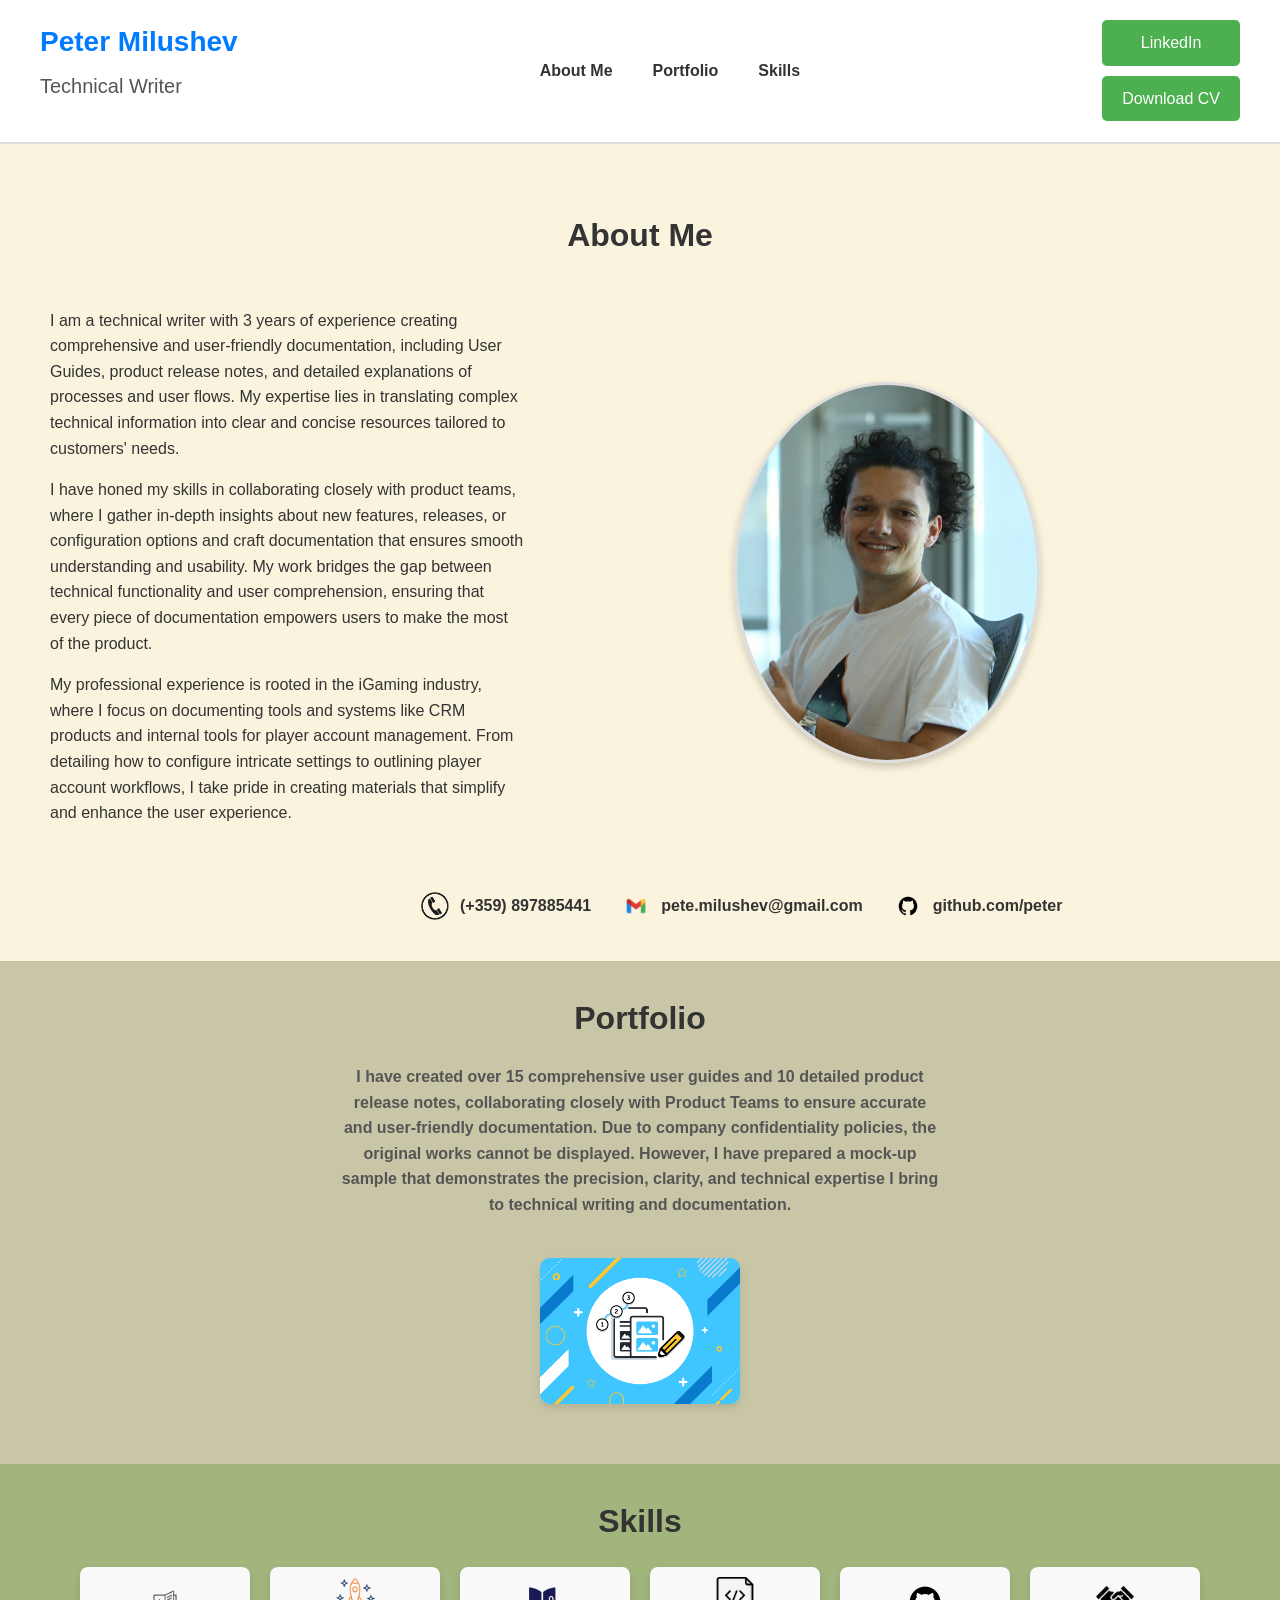
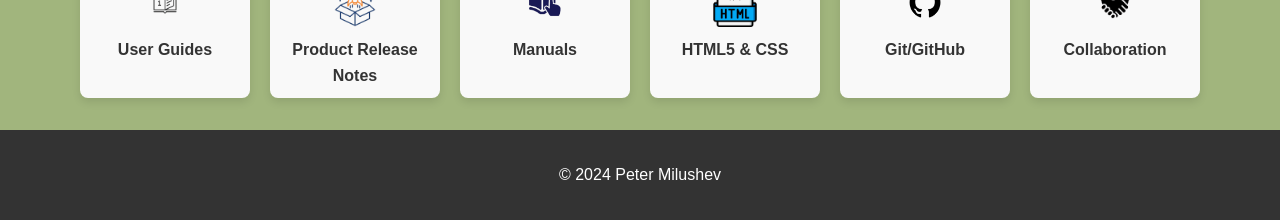
==== index.html @ 56a6b4a6 "Update index.html" ====
<!DOCTYPE html>
<html lang="en">
<head>
    <meta charset="UTF-8">
    <meta name="viewport" content="width=device-width, initial-scale=1.0">
    <title>Technical Writer Portfolio</title>
    <link rel="stylesheet" href="TechnicalWriterPortfolio.css">
</head>
<body>
<header class="top-section">
    <div class="name-container">
        <h1>Peter Milushev</h1>
        <p class="subtitle">Technical Writer</p>
    </div>
    <nav class="nav-container">
        <ul>
            <li><a href="#about">About Me</a></li>
            <li><a href="#portfolio">Portfolio</a></li>
            <li><a href="#skills">Skills</a></li>
        </ul>
    </nav>
    <div class="header-buttons">
        <a href="https://www.linkedin.com/in/peter-milushev-55700221a" target="_blank" class="button">
            LinkedIn
        </a>
        <a href="sample/Peter_Milushev_CV_TechnicalWriterPayhawk.png" download class="button">
            Download CV
        </a>
    </div>
</header>

<section id="about">
    <h2>About Me</h2>
    <div class="about-container">
        <div class="about-text">
				<p>I am a technical writer with 3 years of experience creating comprehensive and user-friendly documentation, including User Guides, product release notes, and detailed explanations of processes and user flows. My expertise lies in translating complex technical information into clear and concise resources tailored to customers' needs.</p>
				<p>I have honed my skills in collaborating closely with product teams, where I gather in-depth insights about new features, releases, or configuration options and craft documentation that ensures smooth understanding and usability. My work bridges the gap between technical functionality and user comprehension, ensuring that every piece of documentation empowers users to make the most of the product.</p>
				<p>My professional experience is rooted in the iGaming industry, where I focus on documenting tools and systems like CRM products and internal tools for player account management. From detailing how to configure intricate settings to outlining player account workflows, I take pride in creating materials that simplify and enhance the user experience.</p>
			</div>
			<img src="images/ProfileImage.jpg" alt="Profile photo of Peter Milushev" class="profile-image">
		</div>
	<div class="contact-info">
		<div class="contact-item">
			<img src="images/phone.png" alt="Phone Icon" class="icon">
            <span><strong>(+359) 897885441</strong></span>
        </div>
		<div class="contact-item">
            <img src="images/email.png" alt="Email Icon" class="icon">
            <span><a href="mailto:pete.milushev@gmail.com">pete.milushev@gmail.com</a></span>
        </div>
        <div class="contact-item">
            <img src="images/github.png" alt="GitHub Icon" class="icon">
            <span><a href="https://petar-milushev.github.io/TechnicalWriterPortfolio/" target="_blank">github.com/peter</a></span>
        </div>
	</div>
</section>

<section id="portfolio">
    <h2 class="section-title">Portfolio</h2>
	<p class="portfolio-description">
        <span><strong>I have created over 15 comprehensive user guides and 10 detailed product release notes, collaborating closely with Product Teams to ensure accurate and user-friendly documentation. Due to company confidentiality policies, the original works cannot be displayed. However, I have prepared a mock-up sample that demonstrates the precision, clarity, and technical expertise I bring to technical writing and documentation.</strong><span>
    </p>
    <div class="portfolio-grid">
        <!-- Product Release Note -->
        <a href="sample\releasenote.pdf" target="_blank">
            <img src="images/sample2.png" alt="Product Release Note" class="portfolio-image">
        </a>
    </div>
</section>

<section id="skills">
    <h2 class="section-title">Skills</h2>
    <div class="skills-container">
        <div class="skill-item">
            <img src="images/userguide.png" alt="User Guide Icon" class="skill-icon">
            <span>User Guides</span>
        </div>
        <div class="skill-item">
            <img src="images/release.png" alt="Release Notes Icon" class="skill-icon">
            <span>Product Release Notes</span>
        </div>
        <div class="skill-item">
            <img src="images/manual.png" alt="Manual Icon" class="skill-icon">
            <span>Manuals</span>
        </div>
        <div class="skill-item">
            <img src="images/html.png" alt="HTML & CSS Icon" class="skill-icon">
            <span>HTML5 & CSS</span>
        </div>
        <div class="skill-item">
            <img src="images/github.png" alt="GitHub Icon" class="skill-icon">
            <span>Git/GitHub</span>
        </div>
		 <div class="skill-item">
            <img src="images/collaboration.png" alt="Collaboration Icon" class="skill-icon">
            <span>Collaboration</span>
        </div>
    </div>
</section>


    <footer>
        <p>© 2024 Peter Milushev</p>
    </footer>
</body>
</html>
---- TechnicalWriterPortfolio.css ----
/* Global Styles */
body {
    font-family: Arial, sans-serif;
    margin: 0;
    padding: 0;
    line-height: 1.6;
}

/* Top Section Header */
header {
    display: flex;
    align-items: center; /* Align items vertically */
    justify-content: space-between; /* Spread items across the header */
    background: #fff; /* White background */
    padding: 20px 40px; /* Spacing inside the header */
    border-bottom: 2px solid #ddd; /* Subtle bottom border */
    gap: 5px; /* Adjust spacing between the profile image and the name */
}

/* Profile Image Styling */
.profile-image {
   width: 300px;
    height: auto;
    border-radius: 50%;
    border: 3px solid #ddd;
    box-shadow: 0 4px 8px rgba(0, 0, 0, 0.2);
    position: relative; /* Allows precise positioning */
    left: -200px; /* Moves the image to the left without affecting text */
    margin-top: -40px;
}

/* Name and Subtitle Styling */
.name-container h1 {
    font-size: 28px; /* Large font size for name */
    margin: 0; /* Remove default margin */
    color: #007BFF; /* Blue color for the name */
}

.name-container .subtitle {
    font-size: 20px; /* Smaller font size for subtitle */
    color: #555; /* Gray color for subtitle */
    margin-top: 5px; /* Spacing below the name */
}

/* Navigation Menu Styling */
nav ul {
    list-style: none; /* Remove bullet points */
    display: flex; /* Horizontal alignment */
    padding: 0;
    margin: 0;
    gap: 20px; /* Space between navigation links */
}

nav ul li a {
    text-decoration: none; /* Remove underline */
    color: #333; /* Dark text color */
    font-weight: bold;
    padding: 5px 10px;
    border-radius: 5px; /* Rounded corners */
    transition: background-color 0.3s ease;
}

nav ul li a:hover {
    background-color: #007BFF; /* Blue background on hover */
    color: #fff; /* White text on hover */
}

/* Header Buttons Styling */
.header-buttons {
    display: flex;
    flex-direction: column; /* Stack buttons vertically */
    gap: 10px; /* Add spacing between the buttons */
}

.header-buttons .button {
    display: inline-block;
    padding: 10px 20px;
    font-size: 16px;
    color: white;
    background-color: #4CAF50; /* Green button */
    text-decoration: none;
    border-radius: 5px; /* Rounded corners */
    transition: background-color 0.3s ease;
    text-align: center;
}

.header-buttons .button:hover {
    background-color: #45a049; /* Darker green on hover */
}

/* Section Styling */
section {
    padding: 2rem;
    margin: 0 auto;
    max-width: 100%;
}

#about {
    background-color: #FAF3DD; /* Light background color */
    color: #333; /* Dark text color */
    padding: 40px 20px; /* Add padding around the section */
    text-align: center; /* Center-align title and text initially */
}

#about h2 {
    font-size: 2rem; /* Make the title prominent */
    margin-bottom: 20px; /* Space below the title */
    color: #333; /* Dark text color */
}
@media (max-width: 768px) {
    #about h2 {
        text-align: center; /* Center-align the title for smaller screens */
        padding-left: 0; /* Remove left padding */
    }
}

@media (max-width: 480px) {
    #about h2 {
        font-size: 1.5rem; /* Reduce font size for very small screens */
        text-align: center; /* Center-align */
    }
}

/* Portfolio Section Styling */
#portfolio {
    background-color: #C8C6A7; /* Pink for Portfolio */
    color: #fff; /* Light text for contrast */
}

/* Portfolio Grid */
.portfolio-grid {
    display: flex; /* Arrange items in a row */
    flex-wrap: wrap; /* Allow wrapping to the next row if needed */
    gap: 20px; /* Space between images */
    justify-content: center; /* Center the grid in the section */
    padding: 20px;
}

/* Portfolio Image Links */
.portfolio-grid a {
    display: block; /* Make the image clickable */
    text-decoration: none; /* Remove underline from links */
}

/* Portfolio Images */
.portfolio-image {
    width: 200px; /* Adjust image size */
    height: auto; /* Maintain aspect ratio */
    border-radius: 10px; /* Rounded corners for images */
    box-shadow: 0 4px 8px rgba(0, 0, 0, 0.1); /* Subtle shadow */
    transition: transform 0.3s ease, box-shadow 0.3s ease;
}

.portfolio-image:hover {
    transform: scale(1.05); /* Slight zoom effect on hover */
    box-shadow: 0 6px 12px rgba(0, 0, 0, 0.2); /* Enhanced shadow on hover */
}
.section-title {
    text-align: center; /* Centers the text horizontally */
    margin: 0 auto; /* Ensures centering within the parent container */
    font-size: 2rem; /* Adjust font size as needed */
    color: #333; /* Adjust color if necessary */
    margin-bottom: 20px; /* Space below the title */
}
.portfolio-description {
    text-align: center; /* Centers the text horizontally */
    margin: 10px auto 20px; /* Adds spacing above and below */
    font-size: 1rem; /* Adjusts font size */
    color: #555; /* Makes text a soft gray for contrast */
    max-width: 600px; /* Limits the width for better readability */
    line-height: 1.6; /* Improves text spacing */
}

#skills {
    background-color: #A1B57D; /* Purple-gray for Skills */
    color: #fff; /* Light text for contrast */
}
.skills-container {
    display: flex; /* Arrange items in a row */
    flex-wrap: wrap; /* Allow items to wrap to the next row if needed */
    gap: 20px; /* Space between items */
    justify-content: center; /* Center items in the container */
    margin-top: 20px;
}

.skill-item {
    display: flex; /* Align icon and text horizontally */
    flex-direction: column; /* Stack icon above text */
    align-items: center; /* Center-align icon and text */
    gap: 10px; /* Space between icon and text */
    padding: 10px; /* Add padding inside each item */
    border-radius: 8px; /* Rounded corners for items */
    background-color: #f9f9f9; /* Light background */
    box-shadow: 0 4px 8px rgba(0, 0, 0, 0.1); /* Subtle shadow for depth */
    width: 150px; /* Fixed width for consistency */
    text-align: center; /* Center-align text */
}

.skill-item span {
    font-size: 1rem; /* Text size */
    color: #333; /* Text color */
    font-weight: bold;
}

.skill-icon {
    width: 50px; /* Icon size */
    height: 50px;
    object-fit: contain; /* Maintain aspect ratio */
}

/* Responsive Design for Skills Section */
@media (max-width: 768px) {
    .skill-item {
        width: calc(50% - 20px); /* Two items per row on medium screens */
    }
}

@media (max-width: 480px) {
    .skill-item {
        width: 100%; /* One item per row on small screens */
    }
}
/* Footer Styling */
footer {
    background: #333;
    color: #fff;
    text-align: center;
    padding: 1rem 0;
    position: relative;
    bottom: 0;
    width: 100%;
}

/* About Me Section Styling */
.about-container {
    display: flex; /* Arrange items side by side */
    flex-wrap: wrap; /* Allow wrapping for smaller screens */
    gap: 400px; /* Add space between text and image */
    align-items: flex-start; /* Align items at the top */
    max-width: 1200px; /* Restrict maximum width */
    margin: 0 auto; /* Center the container horizontally */
}

.about-text {
    flex: 3; /* Allocate more space to the text */
    max-width: 700px; /* Enforce a maximum width for text */
    font-size: 1rem; /* Standard font size */
    line-height: 1.6; /* Improve readability */
    text-align: left; /* Align text to the left */
    padding: 10px; /* Add padding around the text */
}

.profile-image {
    flex: 1; /* Allocate space for the image */
    max-width: 300px; /* Restrict image size */
    border-radius: 50%; /* Make the image circular */
    border: 3px solid #ddd; /* Add a subtle border */
    box-shadow: 0 4px 8px rgba(0, 0, 0, 0.2); /* Subtle shadow */
    margin: 0 auto; /* Center the image vertically */
	margin-top: 100px;
}

.about-text p {
    margin-bottom: 15px; /* Space between paragraphs */
}
@media (max-width: 1024px) {
    .about-container {
        flex-wrap: wrap; /* Allow wrapping if space becomes constrained */
        gap: 20px; /* Reduce gap on smaller screens */
    }

    .about-text {
        flex: 1 1 60%; /* Allow text to take up to 60% of the container */
        max-width: 100%; /* Ensure text does not exceed container width */
    }

    .profile-image {
        flex: 1 1 35%; /* Allow the image to take up to 35% of the container */
        max-width: 250px; /* Adjust image size for smaller screens */
    }
}

@media (max-width: 768px) {
    .about-container {
        flex-direction: column; /* Stack text and image vertically */
        align-items: center; /* Center-align items */
        text-align: center; /* Center-align text */
    }

    .about-text {
        max-width: 90%; /* Restrict text width for smaller screens */
    }

    .profile-image {
        margin: 20px 0; /* Add spacing above and below the image */
    }
}
/* Contact Info Section */
.contact-info {
    display: flex; /* Arrange items in a horizontal row */
    gap: 30px; /* Add spacing between contact items */
    align-items: center; /* Align icons and text vertically */
	justify-content: flex-start; /* Align items to the left */
    margin-top: 40px; /* Add more space above the icons */
    margin-left: 400px; /* Slightly move the section to the right */
}

/* Individual Contact Item */
.contact-item {
    display: flex; /* Arrange icon and text horizontally */
    align-items: center; /* Align icon and text vertically */
    gap: 10px; /* Space between the icon and the text */
}


.contact-item .icon {
    width: 30px; /* Icon size */
    height: 30px;
    background-color: transparent; /* Ensure no background color */
    object-fit: contain; /* Maintain aspect ratio */
}
.contact-item a {
    text-decoration: none; /* Remove underline for links */
    color: #333; /* Dark text color */
    font-weight: bold;
    transition: color 0.3s ease;
}

.contact-item a:hover {
    color: #007BFF; /* Blue color on hover */
}
.text-container {
    max-width: 800px; /* Limit the width of the text */
    margin: 0 auto; /* Center the text within the section */
    text-align: left; /* Align text to the left */
}

/* Responsive Design */
@media (max-width: 768px) {
    header {
        flex-direction: column; /* Stack items vertically for small screens */
        align-items: center; /* Center-align the header items */
    }

    .header-buttons {
        margin-top: 10px;
    }

    .about-container {
        flex-direction: column; /* Stack image and text vertically */
        text-align: center; /* Center-align for smaller screens */
    }

    .profile-image {
        margin: 0 auto; /* Center the image */
    }

    .portfolio-grid {
        flex-direction: column; /* Stack portfolio images vertically */
        align-items: center; /* Center-align images */
    }

    nav ul {
        flex-direction: column; /* Stack navigation links vertically */
        gap: 10px;
    }
}
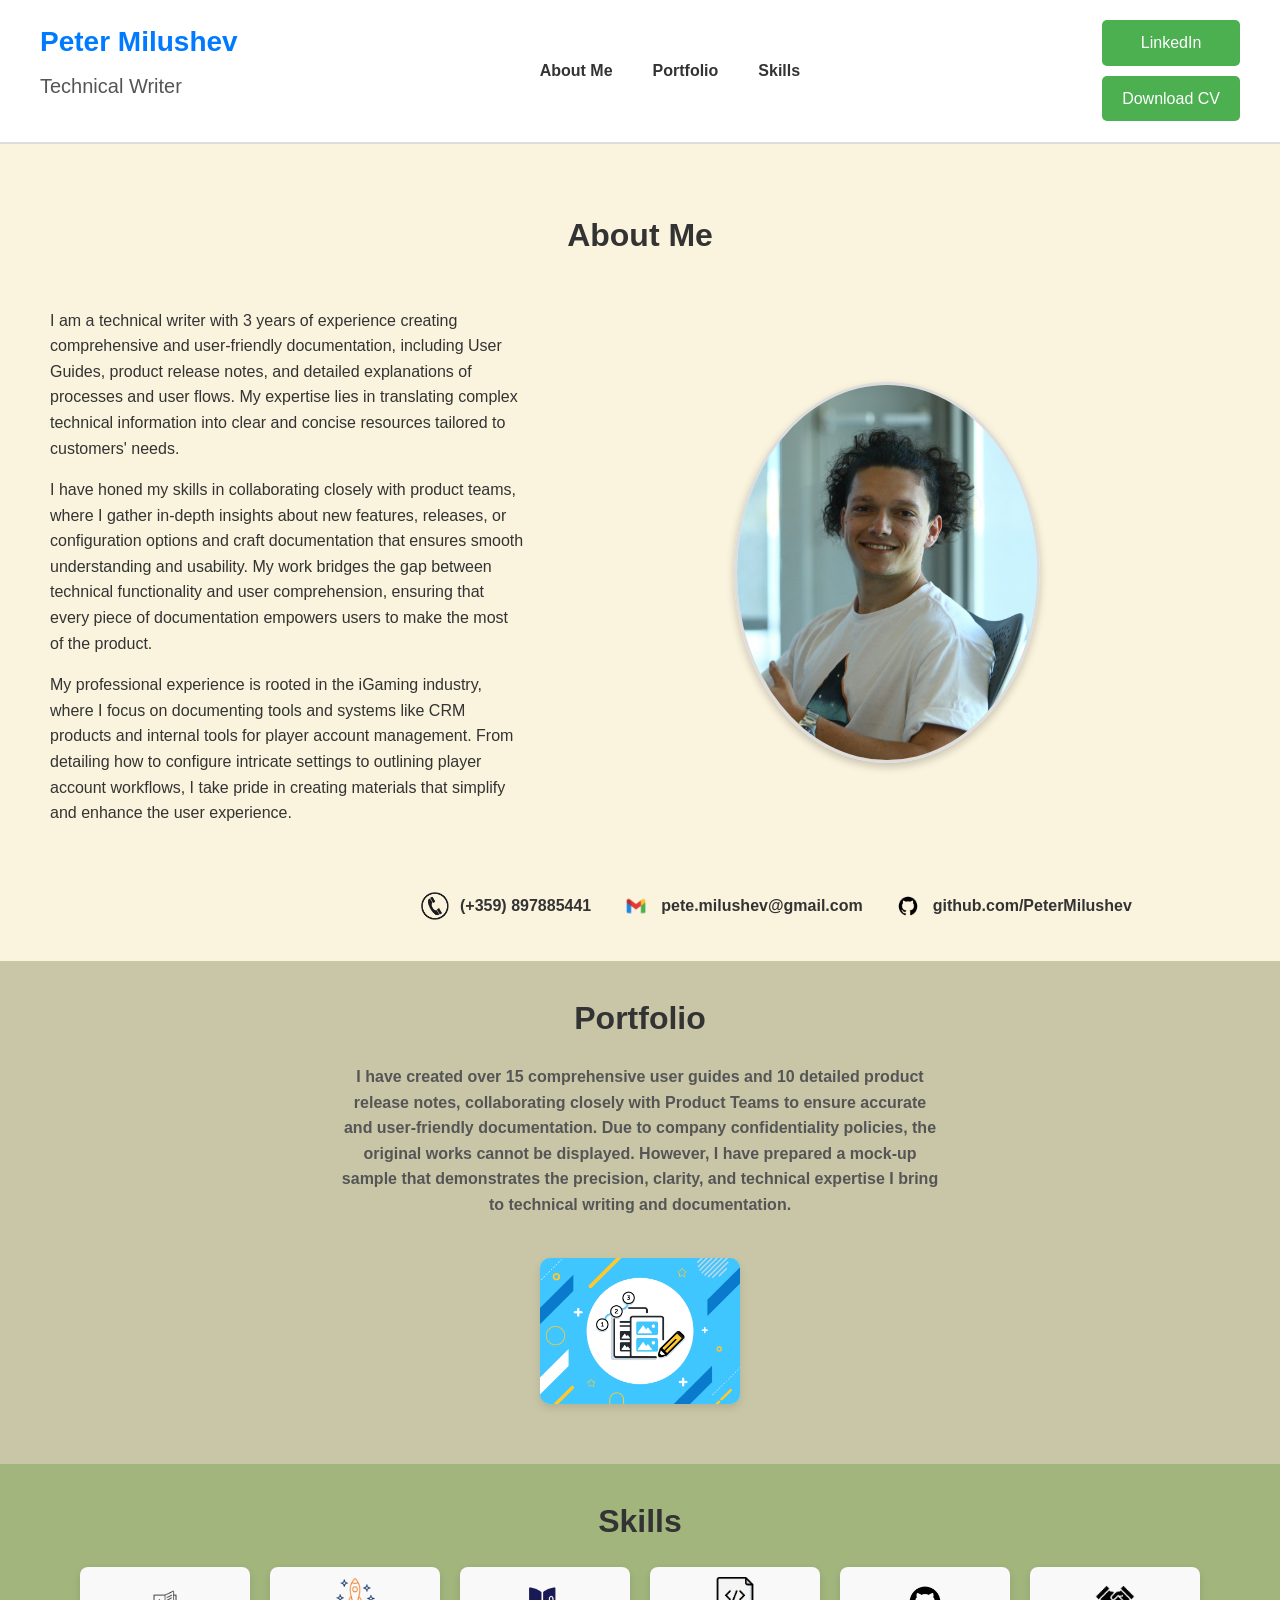
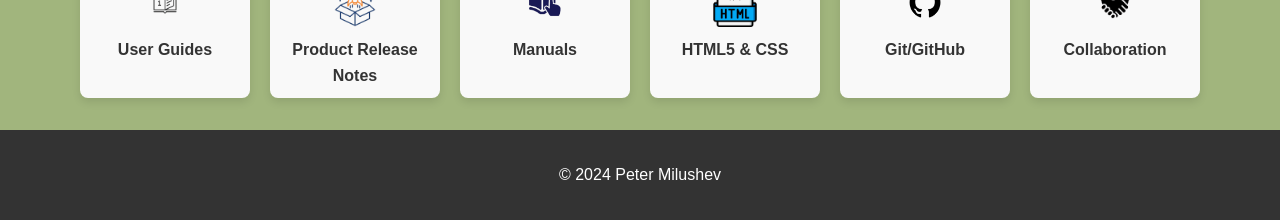
==== commit a392b74d: "Update index.html" ====
--- a/index.html
+++ b/index.html
@@ -50,7 +50,7 @@
         </div>
         <div class="contact-item">
             <img src="images/github.png" alt="GitHub Icon" class="icon">
-            <span><a href="https://petar-milushev.github.io/TechnicalWriterPortfolio/" target="_blank">github.com/peter</a></span>
+            <span><a href="https://petar-milushev.github.io/TechnicalWriterPortfolio/" target="_blank">github.com/PeterMilushev</a></span>
         </div>
 	</div>
 </section>
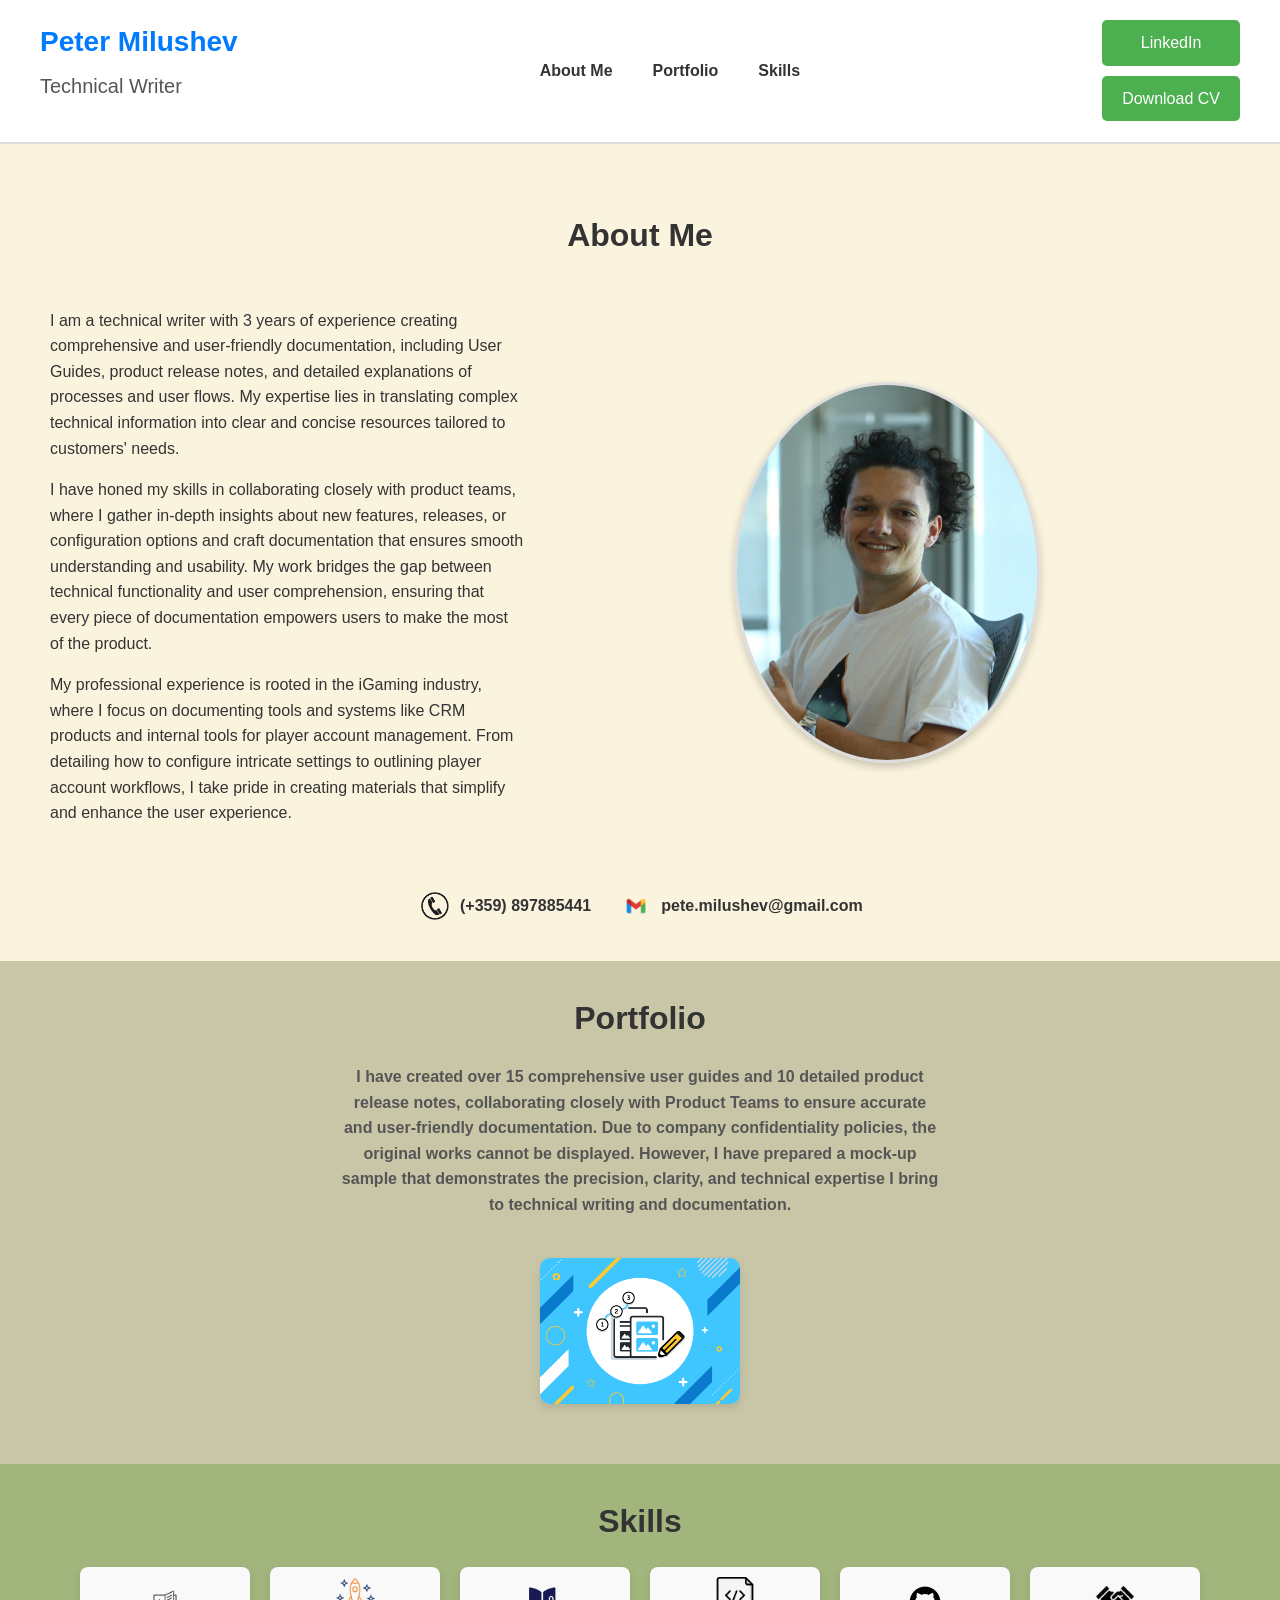
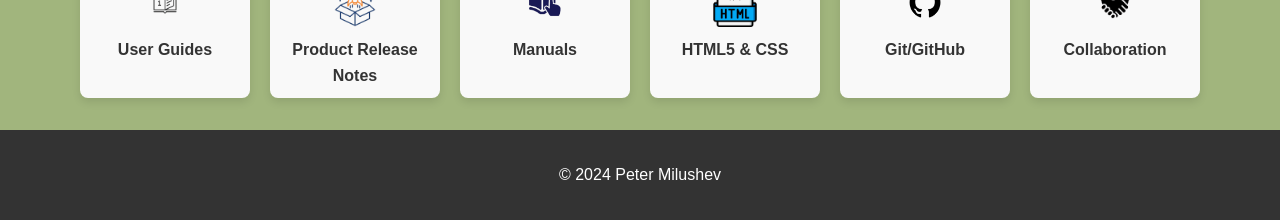
==== commit 902dd3c2: "Update index.html" ====
--- a/index.html
+++ b/index.html
@@ -47,11 +47,6 @@
 		<div class="contact-item">
             <img src="images/email.png" alt="Email Icon" class="icon">
             <span><a href="mailto:pete.milushev@gmail.com">pete.milushev@gmail.com</a></span>
-        </div>
-        <div class="contact-item">
-            <img src="images/github.png" alt="GitHub Icon" class="icon">
-            <span><a href="https://petar-milushev.github.io/TechnicalWriterPortfolio/" target="_blank">github.com/PeterMilushev</a></span>
-        </div>
 	</div>
 </section>
 
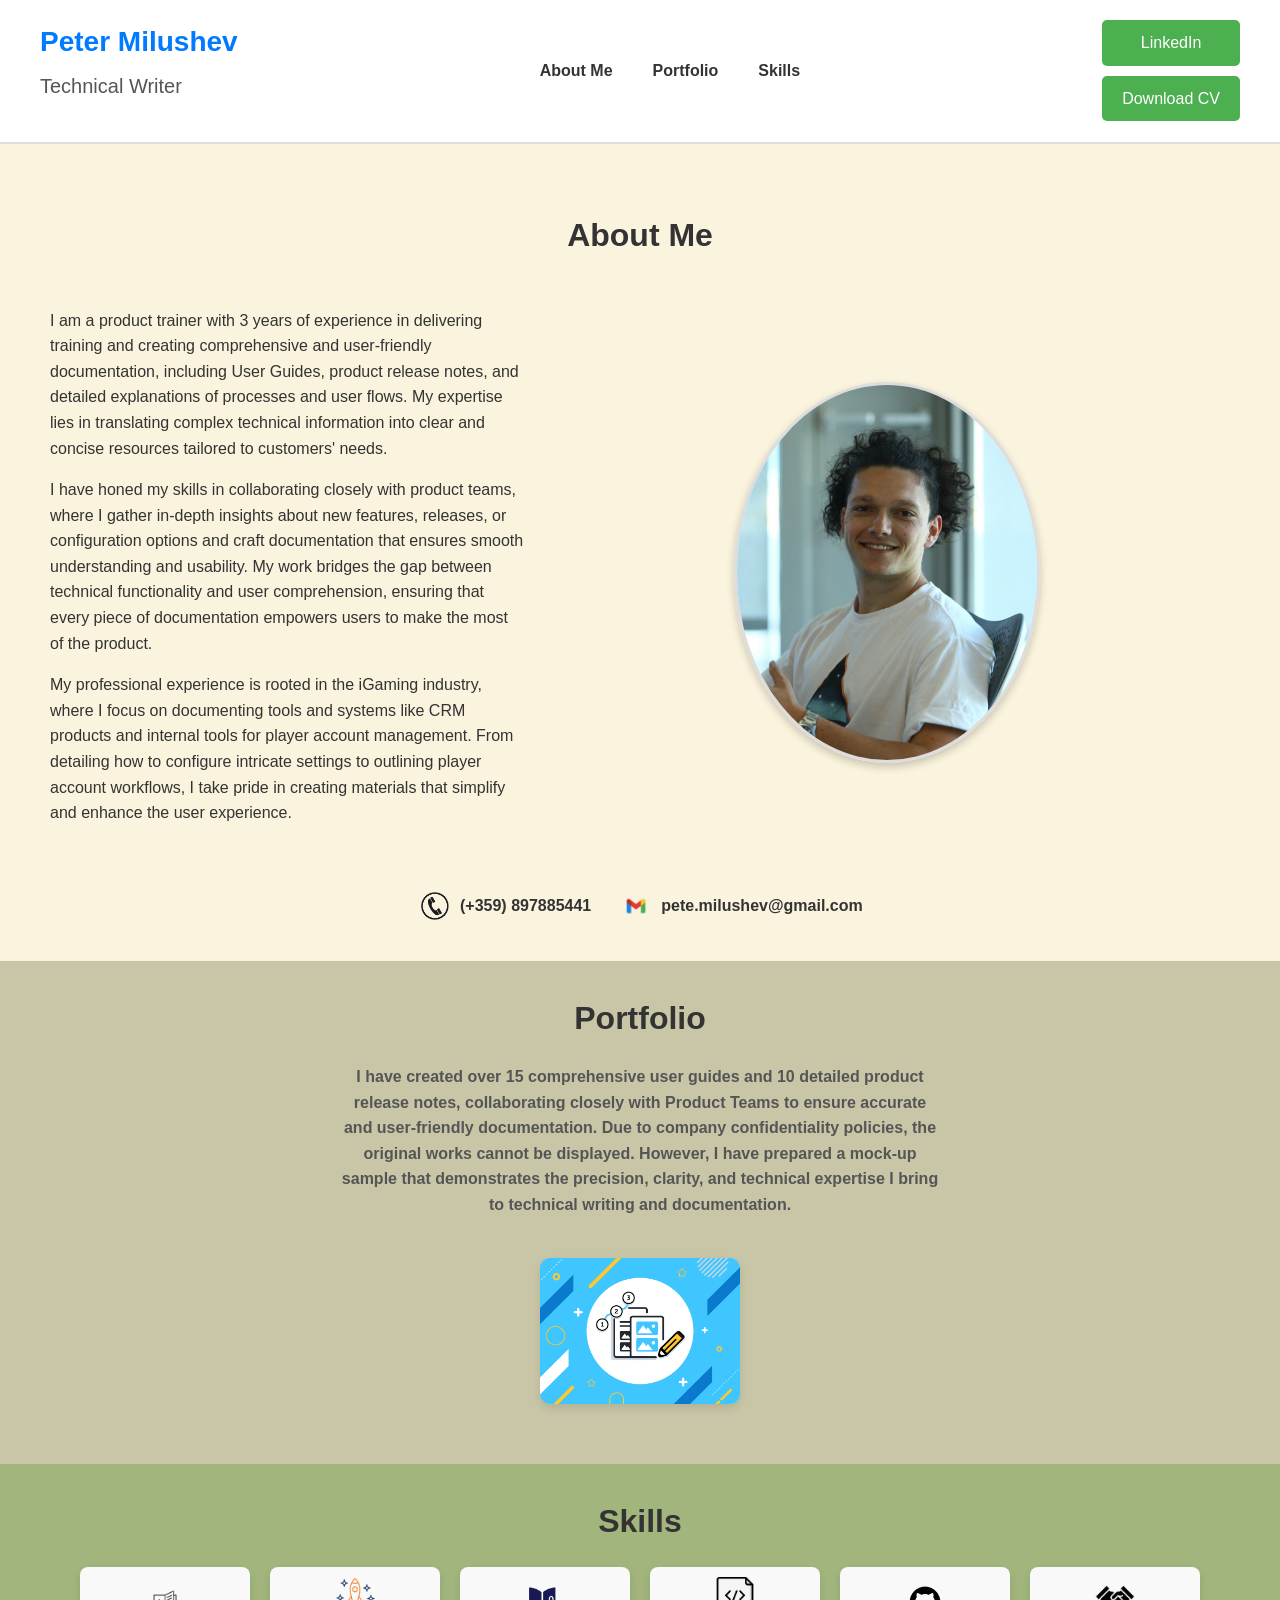
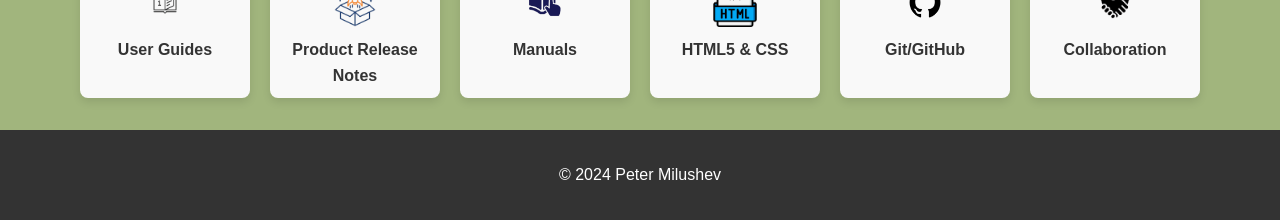
==== commit f8f70faa: "Update index.html" ====
--- a/index.html
+++ b/index.html
@@ -33,7 +33,7 @@
     <h2>About Me</h2>
     <div class="about-container">
         <div class="about-text">
-				<p>I am a technical writer with 3 years of experience creating comprehensive and user-friendly documentation, including User Guides, product release notes, and detailed explanations of processes and user flows. My expertise lies in translating complex technical information into clear and concise resources tailored to customers' needs.</p>
+				<p>I am a product trainer with 3 years of experience in delivering training and creating comprehensive and user-friendly documentation, including User Guides, product release notes, and detailed explanations of processes and user flows. My expertise lies in translating complex technical information into clear and concise resources tailored to customers' needs.</p>
 				<p>I have honed my skills in collaborating closely with product teams, where I gather in-depth insights about new features, releases, or configuration options and craft documentation that ensures smooth understanding and usability. My work bridges the gap between technical functionality and user comprehension, ensuring that every piece of documentation empowers users to make the most of the product.</p>
 				<p>My professional experience is rooted in the iGaming industry, where I focus on documenting tools and systems like CRM products and internal tools for player account management. From detailing how to configure intricate settings to outlining player account workflows, I take pride in creating materials that simplify and enhance the user experience.</p>
 			</div>
